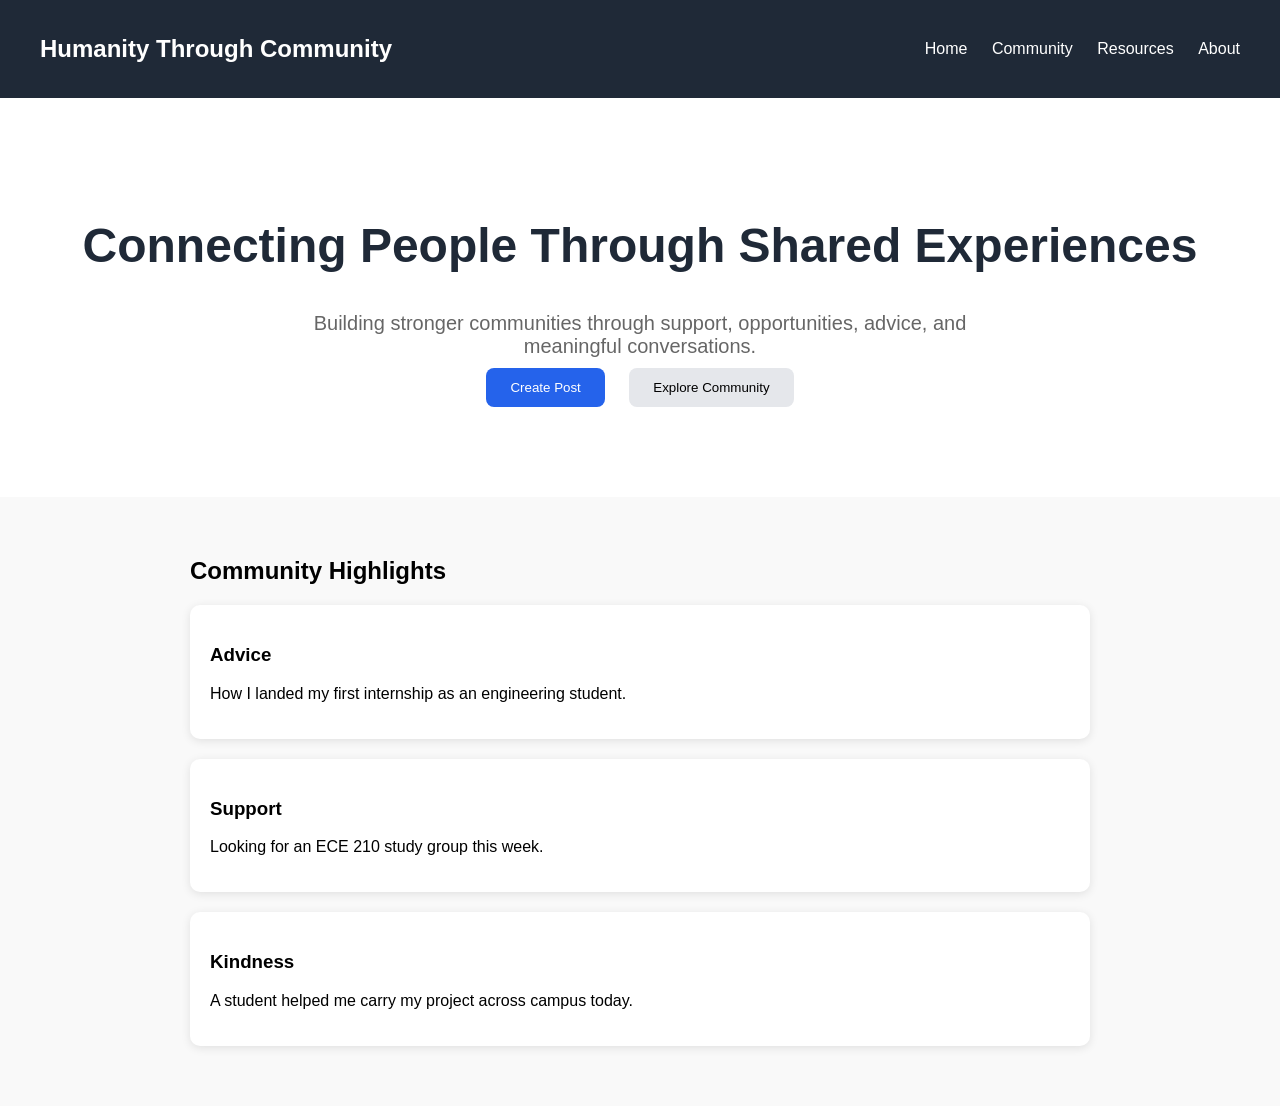
==== index.html @ e3e7307f "Created Humanity Through Community homepage" ====
<!DOCTYPE html>
<html>

<head>

    <title>Humanity Through Community</title>

    <link rel="stylesheet" href="style.css">

</head>

<body>

    <nav>

        <h2>Humanity Through Community</h2>

        <div class="nav-links">

            <a href="#">Home</a>

            <a href="#">Community</a>

            <a href="#">Resources</a>

            <a href="#">About</a>

        </div>

    </nav>

    <section class="hero">

        <h1>Connecting People Through Shared Experiences</h1>

        <p>
            Building stronger communities through support,
            opportunities, advice, and meaningful conversations.
        </p>

        <button>Create Post</button>
        <button class="secondary">Explore Community</button>

    </section>

    <section class="feed">

        <h2>Community Highlights</h2>

        <div class="post">

            <h3>Advice</h3>

            <p>
                How I landed my first internship as an engineering student.
            </p>

        </div>

        <div class="post">

            <h3>Support</h3>

            <p>
                Looking for an ECE 210 study group this week.
            </p>

        </div>

        <div class="post">

            <h3>Kindness</h3>

            <p>
                A student helped me carry my project across campus today.
            </p>

        </div>

    </section>

</body>

</html>
---- style.css ----
body{

    margin:0;

    font-family:Segoe UI, sans-serif;

    background:#f9f9f9;
}

/* Navigation */

nav{

    background:#1f2937;

    color:white;

    display:flex;

    justify-content:space-between;

    align-items:center;

    padding:15px 40px;
}

.nav-links a{

    color:white;

    text-decoration:none;

    margin-left:20px;
}

/* Hero */

.hero{

    text-align:center;

    padding:80px 20px;

    background:white;
}

.hero h1{

    font-size:48px;

    color:#1f2937;
}

.hero p{

    font-size:20px;

    color:#666;

    max-width:700px;

    margin:auto;
}

button{

    margin:10px;

    padding:12px 24px;

    border:none;

    border-radius:8px;

    background:#2563eb;

    color:white;

    cursor:pointer;
}

.secondary{

    background:#e5e7eb;

    color:black;
}

/* Feed */

.feed{

    max-width:900px;

    margin:auto;

    padding:40px;
}

.post{

    background:white;

    padding:20px;

    margin:20px 0;

    border-radius:10px;

    box-shadow:0 2px 10px rgba(0,0,0,.1);
}
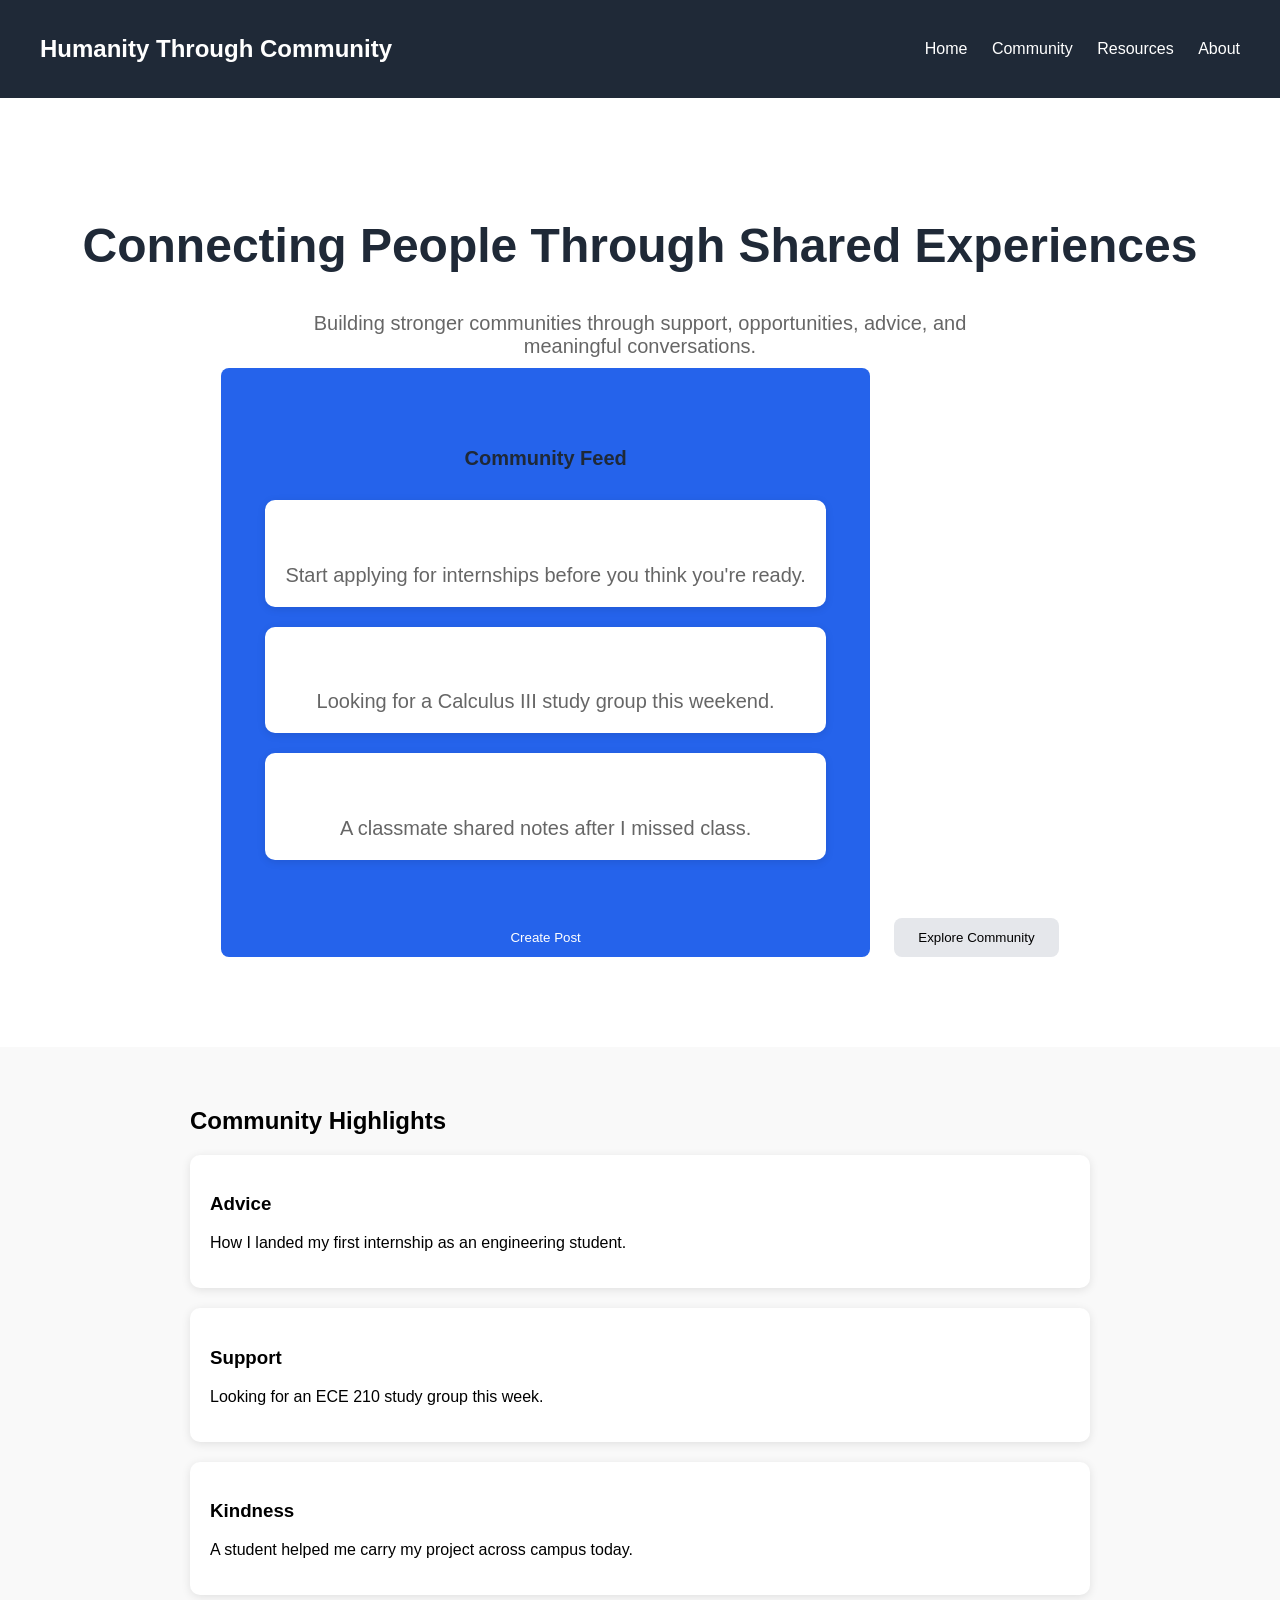
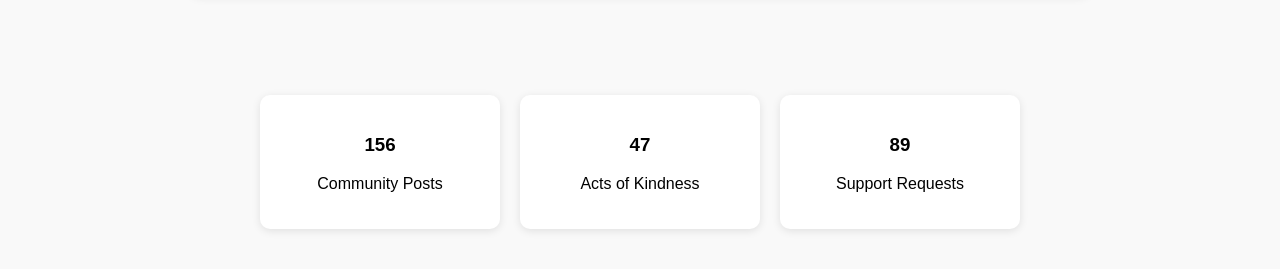
==== commit 83f94e1d: "Added community feed and homepage statistics. Closes #3" ====
--- a/index.html
+++ b/index.html
@@ -38,7 +38,50 @@
             opportunities, advice, and meaningful conversations.
         </p>
 
-        <button>Create Post</button>
+        <button
+onclick="window.location.href='pages/create-post.html'">
+<section class="community-feed">
+
+    <h2>Community Feed</h2>
+
+    <div id="feedContainer">
+
+        <div class="feed-post">
+
+            <h3>Advice</h3>
+
+            <p>
+                Start applying for internships before you think you're ready.
+            </p>
+
+        </div>
+
+        <div class="feed-post">
+
+            <h3>Support</h3>
+
+            <p>
+                Looking for a Calculus III study group this weekend.
+            </p>
+
+        </div>
+
+        <div class="feed-post">
+
+            <h3> Kindness</h3>
+
+            <p>
+                A classmate shared notes after I missed class.
+            </p>
+
+        </div>
+
+    </div>
+
+</section>
+Create Post
+
+</button>
         <button class="secondary">Explore Community</button>
 
     </section>
@@ -82,3 +125,28 @@
 </body>
 
 </html>
+
+<section class="stats">
+
+    <div class="stat-card">
+
+        <h3>156</h3>
+        <p>Community Posts</p>
+
+    </div>
+
+    <div class="stat-card">
+
+        <h3>47</h3>
+        <p>Acts of Kindness</p>
+
+    </div>
+
+    <div class="stat-card">
+
+        <h3>89</h3>
+        <p>Support Requests</p>
+
+    </div>
+
+</section>
--- a/style.css
+++ b/style.css
@@ -108,4 +108,104 @@
     border-radius:10px;
 
     box-shadow:0 2px 10px rgba(0,0,0,.1);
+}
+.create-post{
+
+    max-width:800px;
+
+    margin:auto;
+
+    padding:50px;
+}
+
+.create-post h1{
+
+    text-align:center;
+
+    margin-bottom:20px;
+}
+
+form{
+
+    display:flex;
+
+    flex-direction:column;
+}
+
+input,
+select,
+textarea{
+
+    padding:12px;
+
+    margin-bottom:20px;
+
+    border:1px solid #ddd;
+
+    border-radius:8px;
+}
+
+textarea{
+
+    resize:none;
+}
+.community-feed{
+
+    max-width:900px;
+
+    margin:auto;
+
+    padding:50px 20px;
+}
+
+.community-feed h2{
+
+    text-align:center;
+
+    margin-bottom:30px;
+
+    color:#1f2937;
+}
+
+.feed-post{
+
+    background:white;
+
+    padding:20px;
+
+    margin-bottom:20px;
+
+    border-radius:10px;
+
+    box-shadow:0 2px 8px rgba(0,0,0,.1);
+}
+
+.feed-post h3{
+
+    margin-bottom:10px;
+}
+.stats{
+
+    display:flex;
+
+    justify-content:center;
+
+    gap:20px;
+
+    padding:40px;
+}
+
+.stat-card{
+
+    background:white;
+
+    padding:20px;
+
+    border-radius:10px;
+
+    width:200px;
+
+    text-align:center;
+
+    box-shadow:0 2px 8px rgba(0,0,0,.1);
 }
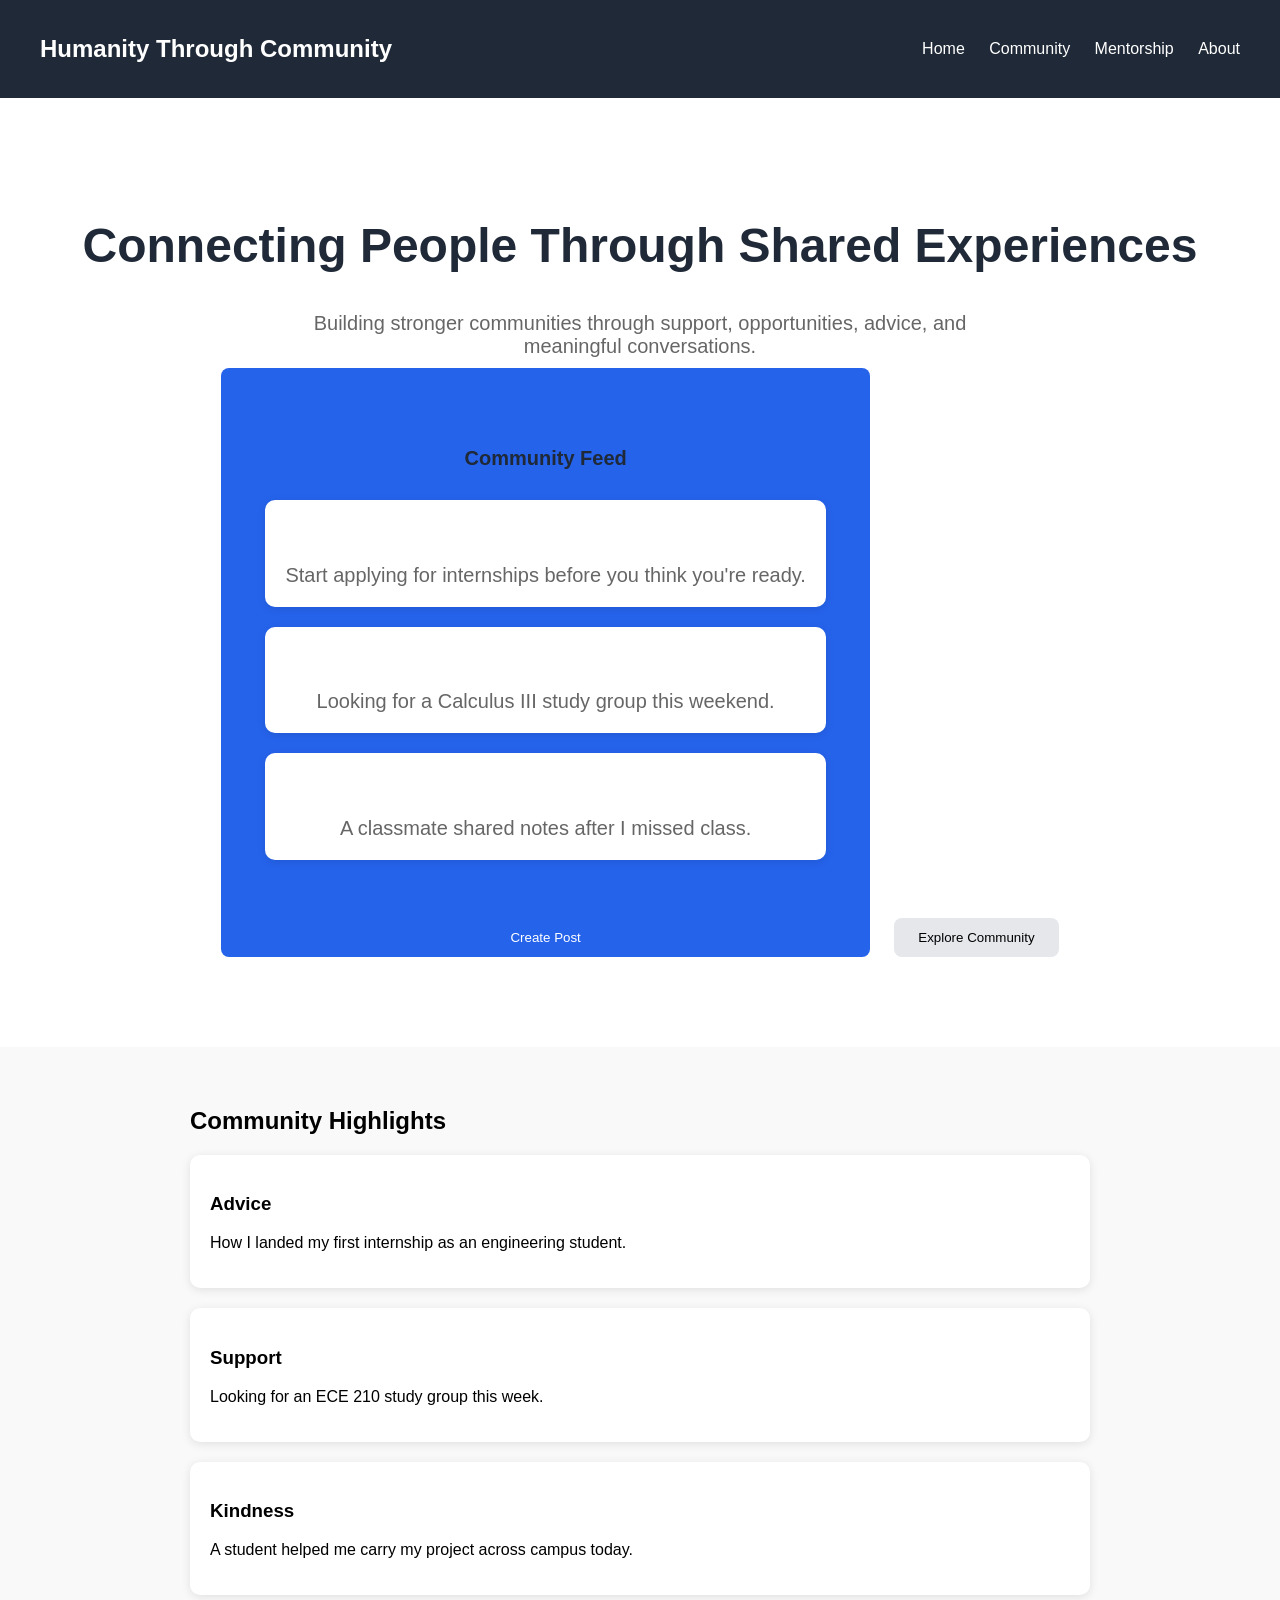
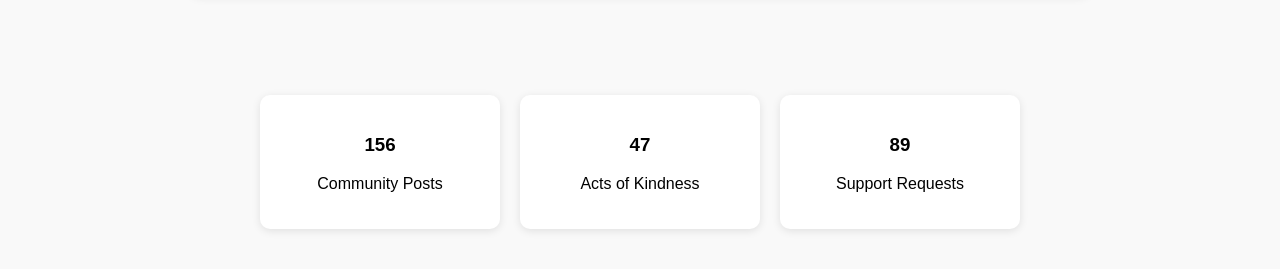
==== commit 8379564f: "Created mentorship section. Closes #6" ====
--- a/index.html
+++ b/index.html
@@ -21,7 +21,9 @@
 
             <a href="#">Community</a>
 
-            <a href="#">Resources</a>
+            <a href="pages/mentorship.html">
+Mentorship
+</a>
 
             <a href="#">About</a>
 
--- a/style.css
+++ b/style.css
@@ -208,4 +208,37 @@
     text-align:center;
 
     box-shadow:0 2px 8px rgba(0,0,0,.1);
+}
+.mentor-grid{
+
+    display:grid;
+
+    grid-template-columns:
+    repeat(auto-fit, minmax(250px,1fr));
+
+    gap:20px;
+
+    padding:40px;
+
+    max-width:1000px;
+
+    margin:auto;
+}
+
+.mentor-card{
+
+    background:white;
+
+    padding:25px;
+
+    border-radius:10px;
+
+    text-align:center;
+
+    box-shadow:0 2px 10px rgba(0,0,0,.1);
+}
+
+.mentor-card h3{
+
+    margin-bottom:15px;
 }
